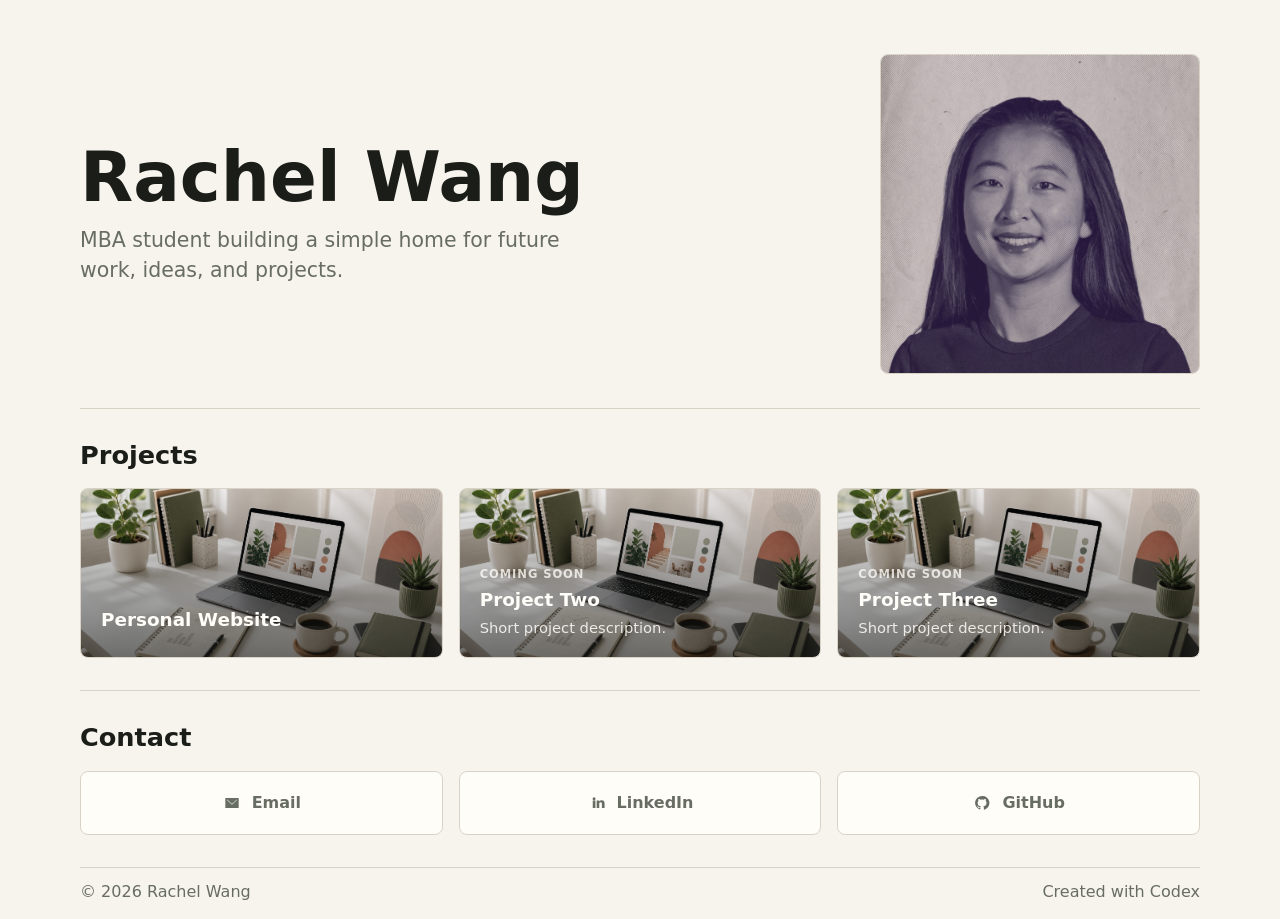
==== index.html @ 26a5fcbe "Create personal website" ====
<!DOCTYPE html>
<html lang="en">
<head>
  <meta charset="UTF-8">
  <meta name="viewport" content="width=device-width, initial-scale=1.0">
  <meta name="description" content="Rachel Wang's personal website and project portfolio.">
  <title>Rachel Wang</title>
  <link rel="stylesheet" href="styles.css">
</head>
<body>
  <main id="top">
    <section class="intro" aria-labelledby="intro-title">
      <div class="intro-copy">
        <h1 id="intro-title">Rachel Wang</h1>
        <p class="intro-line">MBA student building a simple home for future work, ideas, and projects.</p>
      </div>
      <figure class="intro-image">
        <img src="assets/Headshot.jpg" alt="Rachel Wang headshot.">
      </figure>
    </section>

    <section class="projects" id="projects" aria-labelledby="projects-title">
      <h2 id="projects-title">Projects</h2>
      <div class="project-grid">
        <a class="project-card project-card-one" href="#">
          <span></span>
          <h3>Personal Website</h3>
          <p></p>
        </a>
        <a class="project-card project-card-two" href="#">
          <span>Coming soon</span>
          <h3>Project Two</h3>
          <p>Short project description.</p>
        </a>
        <a class="project-card project-card-three" href="#">
          <span>Coming soon</span>
          <h3>Project Three</h3>
          <p>Short project description.</p>
        </a>
      </div>
    </section>

    <section class="contact" id="contact" aria-labelledby="contact-title">
      <h2 id="contact-title">Contact</h2>
      <div class="contact-grid">
        <a href="mailto:rachel.wang2626@gmail.com" target="_blank" rel="noreferrer">
          <svg aria-hidden="true" viewBox="0 0 24 24"><path d="M4 6h16v12H4V6Zm8 7.1L6.7 8H5.8l6.2 6 6.2-6h-.9L12 13.1Z"/></svg>
          <span>Email</span>
        </a>
        <a href="https://www.linkedin.com/in/rachel-ruiqi-wang/" target="_blank" rel="noreferrer">
          <svg aria-hidden="true" viewBox="0 0 24 24"><path d="M6.9 8.9h3.2V18H6.9V8.9ZM8.5 5a1.8 1.8 0 1 1 0 3.6A1.8 1.8 0 0 1 8.5 5Zm3.2 3.9h3v1.2h.1c.4-.8 1.4-1.5 2.8-1.5 3 0 3.5 1.9 3.5 4.5V18h-3.2v-4.4c0-1.1 0-2.4-1.5-2.4s-1.7 1.1-1.7 2.3V18h-3.1V8.9Z"/></svg>
          <span>LinkedIn</span>
        </a>
        <a href="https://github.com/RachelWrw" target="_blank" rel="noreferrer">
          <svg aria-hidden="true" viewBox="0 0 24 24"><path d="M12 3.7a8.3 8.3 0 0 0-2.6 16.2c.4.1.6-.2.6-.4v-1.5c-2.3.5-2.8-1-2.8-1-.4-.9-.9-1.1-.9-1.1-.8-.5.1-.5.1-.5.8.1 1.3.9 1.3.9.7 1.3 2 1 2.4.7.1-.5.3-1 .5-1.2-1.8-.2-3.8-.9-3.8-4.1 0-.9.3-1.6.9-2.2-.1-.2-.4-1 .1-2.2 0 0 .7-.2 2.3.8.7-.2 1.3-.3 2-.3s1.4.1 2 .3c1.6-1 2.3-.8 2.3-.8.5 1.2.2 2 .1 2.2.6.6.9 1.3.9 2.2 0 3.2-1.9 3.9-3.8 4.1.3.3.6.8.6 1.6v2.2c0 .2.2.5.6.4A8.3 8.3 0 0 0 12 3.7Z"/></svg>
          <span>GitHub</span>
        </a>
      </div>
    </section>
  </main>

  <footer class="site-footer">
    <p>&copy; <span id="year"></span> Rachel Wang</p>
    <p>Created with Codex</p>
  </footer>

  <script src="script.js"></script>
</body>
</html>
---- styles.css ----
:root {
  --paper: #f7f4ee;
  --ink: #1b1d19;
  --muted: #686d64;
  --line: #d9d2c7;
  --card: #fffdf8;
  --accent: #9d604b;
}

* {
  box-sizing: border-box;
}

html {
  scroll-behavior: smooth;
}

body {
  margin: 0;
  background: var(--paper);
  color: var(--ink);
  font-family: ui-sans-serif, system-ui, -apple-system, BlinkMacSystemFont, "Segoe UI", sans-serif;
}

a {
  color: inherit;
  text-decoration: none;
}

img {
  display: block;
  max-width: 100%;
}

main {
  width: min(1120px, calc(100% - 40px));
  margin: 0 auto;
}

.intro {
  display: grid;
  grid-template-columns: minmax(0, 0.9fr) minmax(240px, 0.5fr);
  gap: clamp(24px, 5vw, 56px);
  align-items: center;
  min-height: 44vh;
  padding: clamp(26px, 5vw, 54px) 0 clamp(22px, 3vw, 34px);
}

.intro-copy {
  max-width: 640px;
}

h1,
h2,
h3,
p {
  margin-top: 0;
}

h1 {
  margin-bottom: 14px;
  font-size: clamp(2.5rem, 5.4vw, 4.6rem);
  line-height: 1;
  letter-spacing: 0;
  white-space: nowrap;
}

.intro-line {
  max-width: 480px;
  margin-bottom: 0;
  color: var(--muted);
  font-size: clamp(1.05rem, 1.8vw, 1.28rem);
  line-height: 1.45;
}

.intro-image {
  margin: 0;
  justify-self: end;
  width: min(100%, 320px);
  overflow: hidden;
  background: var(--card);
  border: 1px solid var(--line);
  border-radius: 8px;
}

.intro-image img {
  width: 100%;
  aspect-ratio: 1 / 1;
  object-fit: cover;
  filter: grayscale(0.18) sepia(0.2) saturate(0.72) hue-rotate(350deg) brightness(1.04) contrast(0.92);
}

.projects,
.contact {
  padding: clamp(20px, 3vw, 32px) 0;
  border-top: 1px solid var(--line);
}

h2 {
  margin-bottom: 18px;
  font-size: clamp(1.35rem, 2vw, 1.8rem);
  line-height: 1.15;
  letter-spacing: 0;
}

.project-grid {
  display: grid;
  grid-template-columns: repeat(auto-fit, minmax(220px, 1fr));
  gap: 16px;
}

.project-card {
  position: relative;
  display: flex;
  flex-direction: column;
  justify-content: flex-end;
  min-height: 170px;
  padding: 20px;
  color: #fffdf8;
  background-image: linear-gradient(to top, rgba(18, 20, 17, 0.58), rgba(18, 20, 17, 0.04)), url("assets/hero-workspace.png");
  background-size: cover;
  border: 1px solid var(--line);
  border-radius: 8px;
  overflow: hidden;
  transition: transform 160ms ease, border-color 160ms ease;
}

.project-card:hover,
.project-card:focus-visible {
  border-color: var(--accent);
  transform: translateY(-2px);
}

.project-card-one {
  background-position: center;
}

.project-card-two {
  background-position: 28% 50%;
}

.project-card-three {
  background-position: 72% 50%;
}

.project-card span {
  margin-bottom: 8px;
  color: rgba(255, 253, 248, 0.78);
  font-size: 0.72rem;
  font-weight: 800;
  letter-spacing: 0.08em;
  text-transform: uppercase;
}

.project-card h3 {
  margin-bottom: 6px;
  font-size: 1.15rem;
  line-height: 1.2;
}

.project-card p {
  margin-bottom: 0;
  color: rgba(255, 253, 248, 0.86);
  font-size: 0.92rem;
  line-height: 1.35;
}

.contact h2 {
  margin-bottom: 18px;
}

.contact-grid {
  display: grid;
  grid-template-columns: repeat(3, minmax(0, 1fr));
  gap: 16px;
}

.contact-grid a {
  display: flex;
  align-items: center;
  justify-content: center;
  gap: 10px;
  min-height: 64px;
  padding: 18px 20px;
  background: var(--card);
  border: 1px solid var(--line);
  border-radius: 8px;
  color: var(--muted);
  font-weight: 800;
}

.contact-grid svg {
  width: 20px;
  height: 20px;
  flex: 0 0 auto;
  fill: currentColor;
}

.contact-grid a:hover,
.contact-grid a:focus-visible {
  color: var(--ink);
  border-color: var(--accent);
}

.site-footer {
  display: flex;
  justify-content: space-between;
  width: min(1120px, calc(100% - 40px));
  margin: 0 auto;
  padding: 14px 0 18px;
  color: var(--muted);
  border-top: 1px solid var(--line);
}

.site-footer p {
  margin: 0;
}

.site-footer a {
  font-weight: 700;
}

@media (max-width: 780px) {
  .intro,
  .project-grid,
  .contact-grid {
    grid-template-columns: 1fr;
  }

  .intro {
    min-height: auto;
  }

  h1 {
    white-space: normal;
  }
}

@media (max-width: 520px) {
  main,
  .site-footer {
    width: min(100% - 28px, 1120px);
  }

  .project-card {
    min-height: 136px;
  }
}
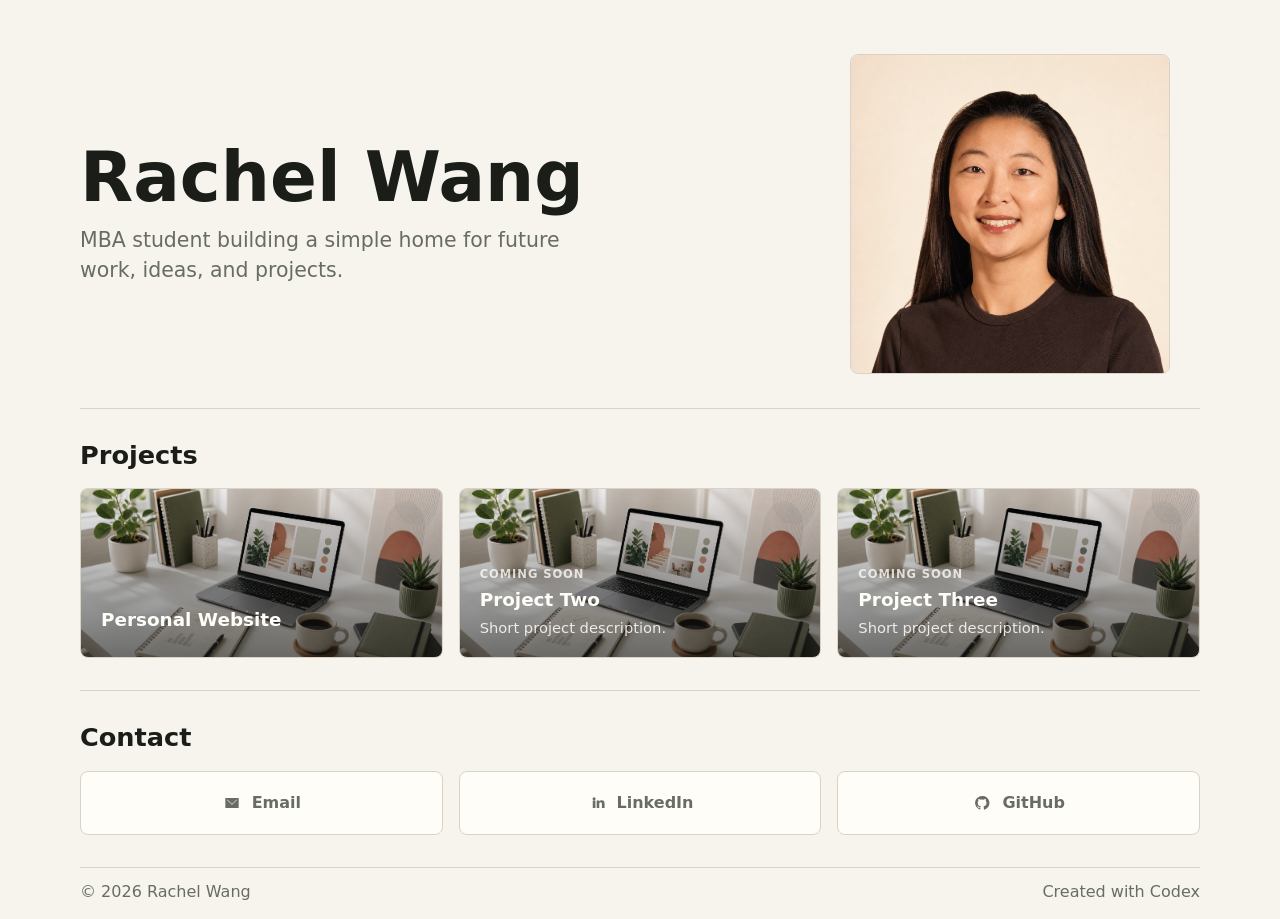
==== commit dc396b08: "Update profile image and project links" ====
--- a/index.html
+++ b/index.html
@@ -15,24 +15,24 @@
         <p class="intro-line">MBA student building a simple home for future work, ideas, and projects.</p>
       </div>
       <figure class="intro-image">
-        <img src="assets/Headshot.jpg" alt="Rachel Wang headshot.">
+        <img src="assets/headshot-warm.png" alt="Rachel Wang headshot.">
       </figure>
     </section>
 
     <section class="projects" id="projects" aria-labelledby="projects-title">
       <h2 id="projects-title">Projects</h2>
       <div class="project-grid">
-        <a class="project-card project-card-one" href="#">
+        <a class="project-card project-card-one" href="https://github.com/RachelWrw/personal-website" target="_blank" rel="noreferrer">
           <span></span>
           <h3>Personal Website</h3>
           <p></p>
         </a>
-        <a class="project-card project-card-two" href="#">
+        <a class="project-card project-card-two" href="#" target="_blank" rel="noreferrer">
           <span>Coming soon</span>
           <h3>Project Two</h3>
           <p>Short project description.</p>
         </a>
-        <a class="project-card project-card-three" href="#">
+        <a class="project-card project-card-three" href="#" target="_blank" rel="noreferrer">
           <span>Coming soon</span>
           <h3>Project Three</h3>
           <p>Short project description.</p>
--- a/styles.css
+++ b/styles.css
@@ -75,7 +75,7 @@
 
 .intro-image {
   margin: 0;
-  justify-self: end;
+  justify-self: center;
   width: min(100%, 320px);
   overflow: hidden;
   background: var(--card);
@@ -87,7 +87,6 @@
   width: 100%;
   aspect-ratio: 1 / 1;
   object-fit: cover;
-  filter: grayscale(0.18) sepia(0.2) saturate(0.72) hue-rotate(350deg) brightness(1.04) contrast(0.92);
 }
 
 .projects,
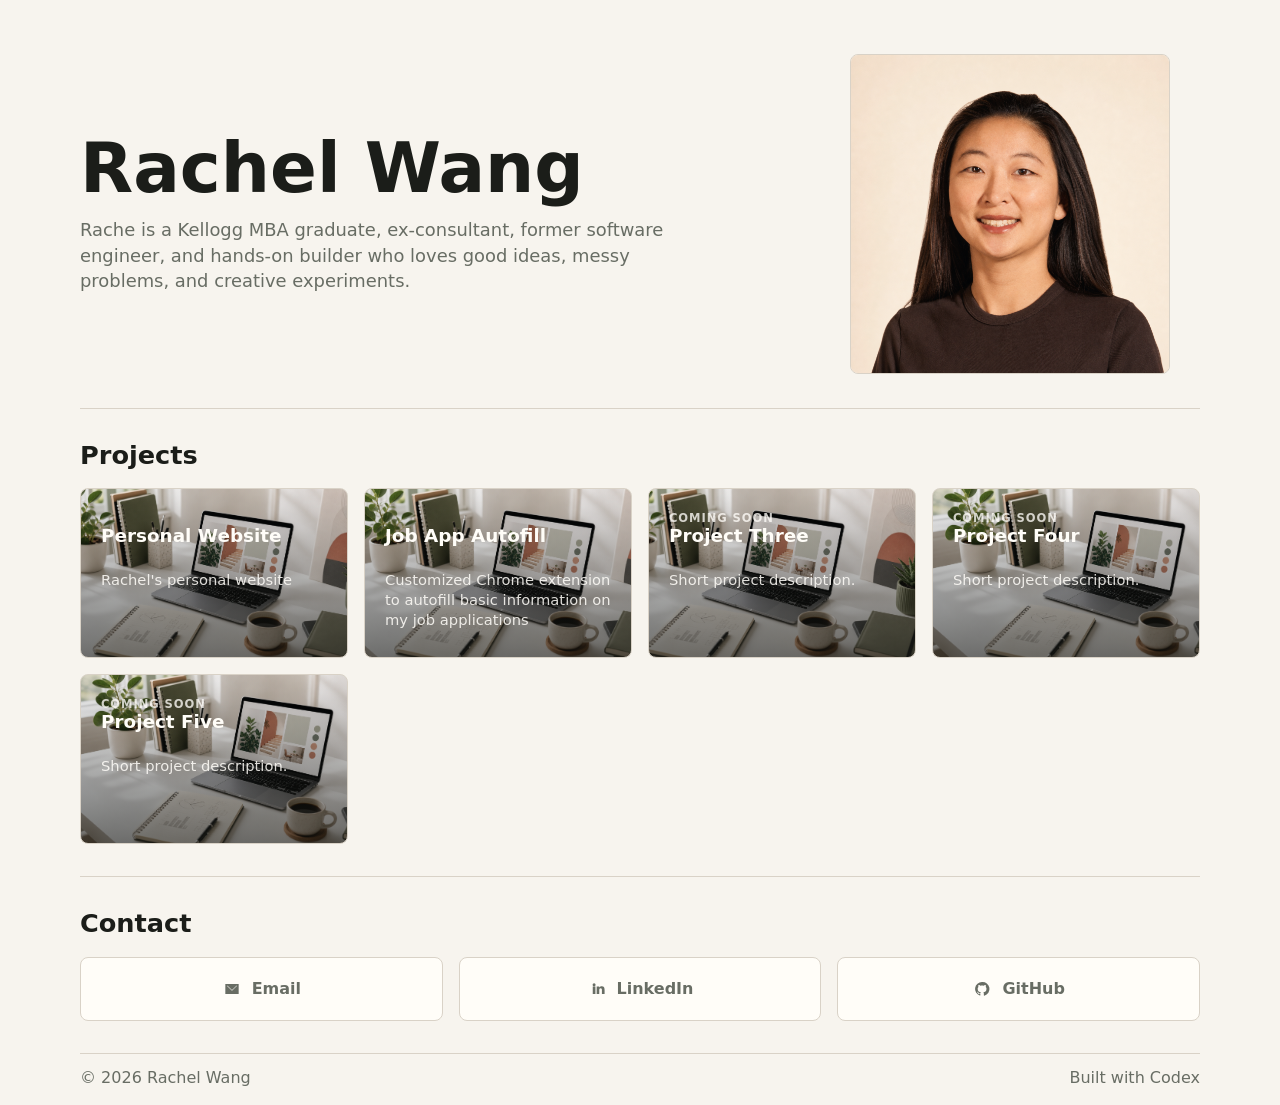
==== commit 3f877740: "Add second project" ====
--- a/index.html
+++ b/index.html
@@ -12,7 +12,7 @@
     <section class="intro" aria-labelledby="intro-title">
       <div class="intro-copy">
         <h1 id="intro-title">Rachel Wang</h1>
-        <p class="intro-line">MBA student building a simple home for future work, ideas, and projects.</p>
+        <p class="intro-line">Rache is a Kellogg MBA graduate, ex-consultant, former software engineer, and hands-on builder who loves good ideas, messy problems, and creative experiments.</p>
       </div>
       <figure class="intro-image">
         <img src="assets/headshot-warm.png" alt="Rachel Wang headshot.">
@@ -25,16 +25,26 @@
         <a class="project-card project-card-one" href="https://github.com/RachelWrw/personal-website" target="_blank" rel="noreferrer">
           <span></span>
           <h3>Personal Website</h3>
-          <p></p>
+          <p>Rachel's personal website</p>
         </a>
-        <a class="project-card project-card-two" href="#" target="_blank" rel="noreferrer">
-          <span>Coming soon</span>
-          <h3>Project Two</h3>
-          <p>Short project description.</p>
+        <a class="project-card project-card-two" href="https://github.com/RachelWrw/application-autofill" target="_blank" rel="noreferrer">
+          <span></span>
+          <h3>Job App Autofill</h3>
+          <p>Customized Chrome extension to autofill basic information on my job applications</p>
         </a>
         <a class="project-card project-card-three" href="#" target="_blank" rel="noreferrer">
           <span>Coming soon</span>
           <h3>Project Three</h3>
+          <p>Short project description.</p>
+        </a>
+        <a class="project-card project-card-four" href="#" target="_blank" rel="noreferrer">
+          <span>Coming soon</span>
+          <h3>Project Four</h3>
+          <p>Short project description.</p>
+        </a>
+        <a class="project-card project-card-five" href="#" target="_blank" rel="noreferrer">
+          <span>Coming soon</span>
+          <h3>Project Five</h3>
           <p>Short project description.</p>
         </a>
       </div>
@@ -43,7 +53,7 @@
     <section class="contact" id="contact" aria-labelledby="contact-title">
       <h2 id="contact-title">Contact</h2>
       <div class="contact-grid">
-        <a href="mailto:rachel.wang2626@gmail.com" target="_blank" rel="noreferrer">
+        <a href="mailto:rachel.wang2@kellogg.northwestern.edu" target="_blank" rel="noreferrer">
           <svg aria-hidden="true" viewBox="0 0 24 24"><path d="M4 6h16v12H4V6Zm8 7.1L6.7 8H5.8l6.2 6 6.2-6h-.9L12 13.1Z"/></svg>
           <span>Email</span>
         </a>
@@ -61,7 +71,7 @@
 
   <footer class="site-footer">
     <p>&copy; <span id="year"></span> Rachel Wang</p>
-    <p>Created with Codex</p>
+    <p>Built with Codex</p>
   </footer>
 
   <script src="script.js"></script>
--- a/styles.css
+++ b/styles.css
@@ -66,11 +66,11 @@
 }
 
 .intro-line {
-  max-width: 480px;
+  max-width: 720px;
   margin-bottom: 0;
   color: var(--muted);
-  font-size: clamp(1.05rem, 1.8vw, 1.28rem);
-  line-height: 1.45;
+  font-size: clamp(0.98rem, 1.45vw, 1.12rem);
+  line-height: 1.42;
 }
 
 .intro-image {
@@ -110,9 +110,9 @@
 
 .project-card {
   position: relative;
-  display: flex;
-  flex-direction: column;
-  justify-content: flex-end;
+  display: grid;
+  grid-template-rows: 1fr 0.9rem 2.8rem 4.2rem;
+  align-items: start;
   min-height: 170px;
   padding: 20px;
   color: #fffdf8;
@@ -143,21 +143,27 @@
 }
 
 .project-card span {
-  margin-bottom: 8px;
+  display: block;
+  grid-row: 2;
+  margin-bottom: 0;
   color: rgba(255, 253, 248, 0.78);
   font-size: 0.72rem;
+  line-height: 0.9rem;
   font-weight: 800;
   letter-spacing: 0.08em;
   text-transform: uppercase;
 }
 
 .project-card h3 {
-  margin-bottom: 6px;
+  grid-row: 3;
+  align-self: start;
+  margin-bottom: 0;
   font-size: 1.15rem;
   line-height: 1.2;
 }
 
 .project-card p {
+  grid-row: 4;
   margin-bottom: 0;
   color: rgba(255, 253, 248, 0.86);
   font-size: 0.92rem;
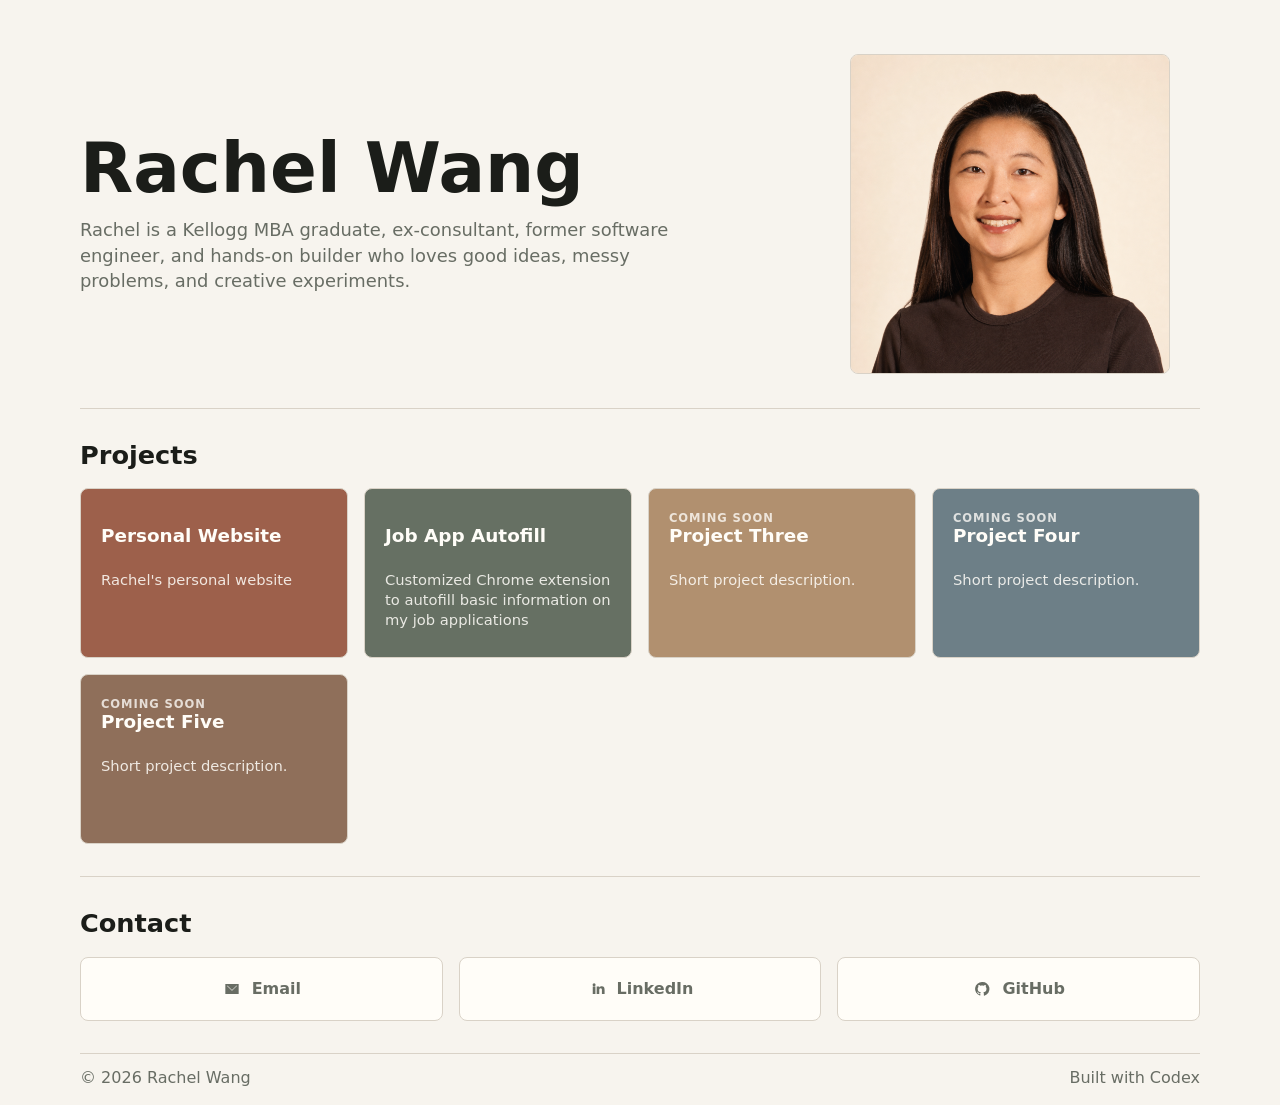
==== commit 0ec2dd71: "Use solid project card colors" ====
--- a/index.html
+++ b/index.html
@@ -12,7 +12,7 @@
     <section class="intro" aria-labelledby="intro-title">
       <div class="intro-copy">
         <h1 id="intro-title">Rachel Wang</h1>
-        <p class="intro-line">Rache is a Kellogg MBA graduate, ex-consultant, former software engineer, and hands-on builder who loves good ideas, messy problems, and creative experiments.</p>
+        <p class="intro-line">Rachel is a Kellogg MBA graduate, ex-consultant, former software engineer, and hands-on builder who loves good ideas, messy problems, and creative experiments.</p>
       </div>
       <figure class="intro-image">
         <img src="assets/headshot-warm.png" alt="Rachel Wang headshot.">
--- a/styles.css
+++ b/styles.css
@@ -109,6 +109,8 @@
 }
 
 .project-card {
+  --project-bg: #8f6f5a;
+
   position: relative;
   display: grid;
   grid-template-rows: 1fr 0.9rem 2.8rem 4.2rem;
@@ -116,8 +118,7 @@
   min-height: 170px;
   padding: 20px;
   color: #fffdf8;
-  background-image: linear-gradient(to top, rgba(18, 20, 17, 0.58), rgba(18, 20, 17, 0.04)), url("assets/hero-workspace.png");
-  background-size: cover;
+  background: var(--project-bg);
   border: 1px solid var(--line);
   border-radius: 8px;
   overflow: hidden;
@@ -131,15 +132,23 @@
 }
 
 .project-card-one {
-  background-position: center;
+  --project-bg: #9d604b;
 }
 
 .project-card-two {
-  background-position: 28% 50%;
+  --project-bg: #667063;
 }
 
 .project-card-three {
-  background-position: 72% 50%;
+  --project-bg: #b1906f;
+}
+
+.project-card-four {
+  --project-bg: #6d7f87;
+}
+
+.project-card-five {
+  --project-bg: #8f6f5a;
 }
 
 .project-card span {
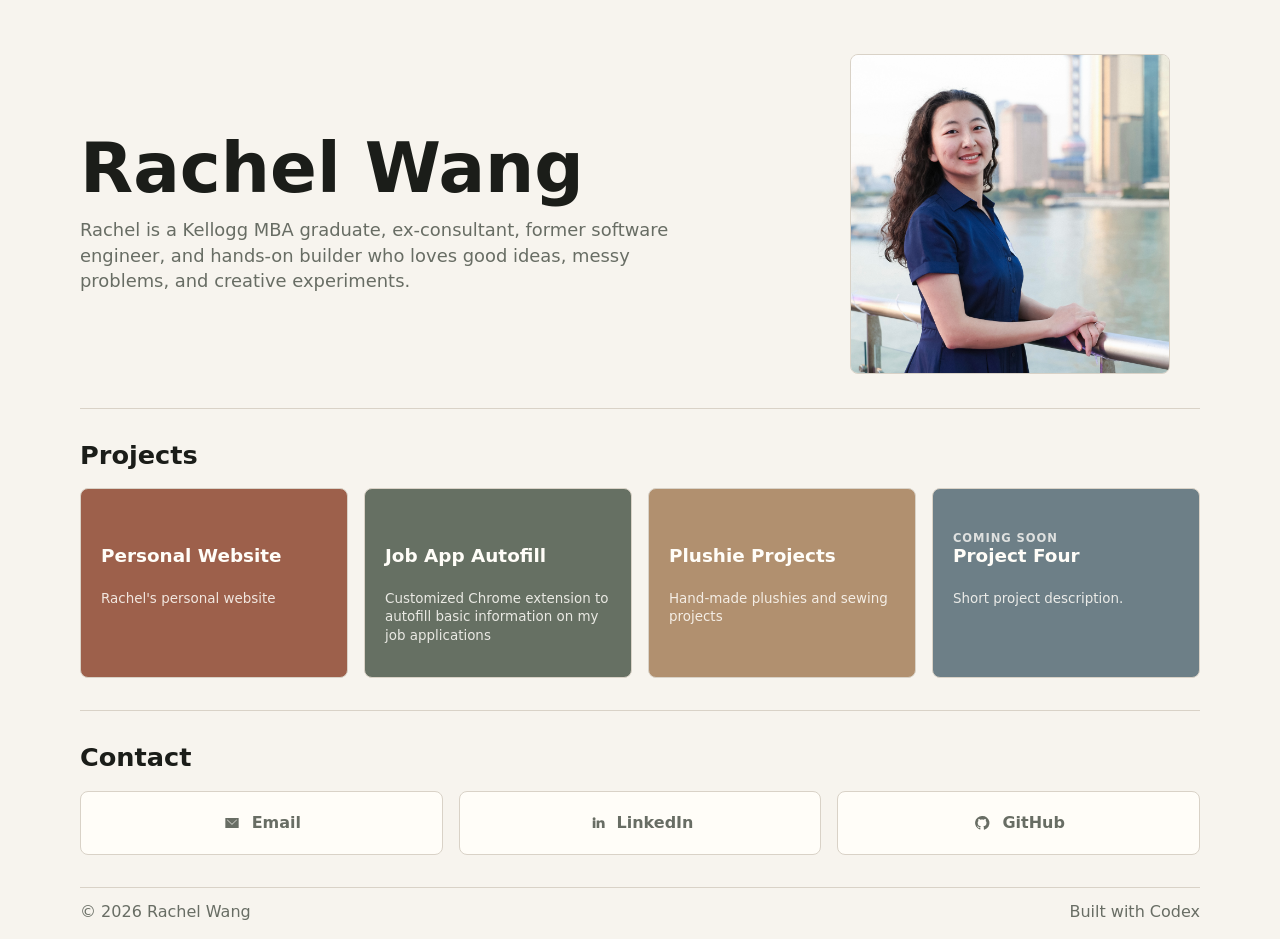
==== commit 0bc10fd6: "Add plushie projects page" ====
--- a/index.html
+++ b/index.html
@@ -15,7 +15,7 @@
         <p class="intro-line">Rachel is a Kellogg MBA graduate, ex-consultant, former software engineer, and hands-on builder who loves good ideas, messy problems, and creative experiments.</p>
       </div>
       <figure class="intro-image">
-        <img src="assets/headshot-warm.png" alt="Rachel Wang headshot.">
+        <img src="assets/IMG_7896.jpg" alt="Rachel Wang headshot.">
       </figure>
     </section>
 
@@ -32,19 +32,14 @@
           <h3>Job App Autofill</h3>
           <p>Customized Chrome extension to autofill basic information on my job applications</p>
         </a>
-        <a class="project-card project-card-three" href="#" target="_blank" rel="noreferrer">
-          <span>Coming soon</span>
-          <h3>Project Three</h3>
-          <p>Short project description.</p>
+        <a class="project-card project-card-three" href="plushie-projects.html">
+          <span></span>
+          <h3>Plushie Projects</h3>
+          <p>Hand-made plushies and sewing projects</p>
         </a>
         <a class="project-card project-card-four" href="#" target="_blank" rel="noreferrer">
           <span>Coming soon</span>
           <h3>Project Four</h3>
-          <p>Short project description.</p>
-        </a>
-        <a class="project-card project-card-five" href="#" target="_blank" rel="noreferrer">
-          <span>Coming soon</span>
-          <h3>Project Five</h3>
           <p>Short project description.</p>
         </a>
       </div>
--- a/styles.css
+++ b/styles.css
@@ -71,6 +71,11 @@
   color: var(--muted);
   font-size: clamp(0.98rem, 1.45vw, 1.12rem);
   line-height: 1.42;
+}
+
+.intro-line a {
+  color: inherit;
+  text-decoration: none;
 }
 
 .intro-image {
@@ -115,7 +120,7 @@
   display: grid;
   grid-template-rows: 1fr 0.9rem 2.8rem 4.2rem;
   align-items: start;
-  min-height: 170px;
+  min-height: 190px;
   padding: 20px;
   color: #fffdf8;
   background: var(--project-bg);
@@ -175,7 +180,7 @@
   grid-row: 4;
   margin-bottom: 0;
   color: rgba(255, 253, 248, 0.86);
-  font-size: 0.92rem;
+  font-size: 0.84rem;
   line-height: 1.35;
 }
 
@@ -234,6 +239,129 @@
   font-weight: 700;
 }
 
+.project-page {
+  padding-top: clamp(24px, 5vw, 52px);
+}
+
+.back-link {
+  display: inline-flex;
+  align-items: center;
+  gap: 8px;
+  min-height: 40px;
+  margin-bottom: clamp(24px, 5vw, 52px);
+  color: var(--muted);
+  font-size: 0.9rem;
+  font-weight: 800;
+}
+
+.back-link:hover,
+.back-link:focus-visible {
+  color: var(--ink);
+}
+
+.project-page-hero {
+  max-width: 900px;
+  padding-bottom: clamp(24px, 4vw, 44px);
+}
+
+.project-page-hero .intro-line {
+  max-width: 900px;
+}
+
+.project-page-hero h1 {
+  margin-bottom: 14px;
+  font-size: clamp(2.35rem, 5vw, 4.4rem);
+}
+
+.project-kicker {
+  margin-bottom: 10px;
+  color: var(--accent);
+  font-size: 0.72rem;
+  font-weight: 800;
+  letter-spacing: 0.08em;
+  line-height: 1;
+  text-transform: uppercase;
+}
+
+.plushie-gallery {
+  display: grid;
+  grid-template-columns: repeat(2, minmax(0, 1fr));
+  gap: 24px;
+  padding: clamp(20px, 3vw, 32px) 0;
+  border-top: 1px solid var(--line);
+}
+
+.plushie-card {
+  display: grid;
+  gap: 12px;
+}
+
+.plushie-image {
+  position: relative;
+  aspect-ratio: 1 / 1;
+  min-height: 0;
+  overflow: hidden;
+  background: var(--card);
+  border: 1px solid var(--line);
+  border-radius: 8px;
+}
+
+.plushie-final {
+  width: 100%;
+  height: 100%;
+  object-fit: cover;
+}
+
+.pikachu-image .plushie-final {
+  object-position: center 18%;
+}
+
+.plushie-progress {
+  position: absolute;
+  inset: 0;
+  display: grid;
+  grid-template-columns: repeat(2, minmax(0, 1fr));
+  align-content: center;
+  gap: 8px;
+  padding: 12px;
+  background: rgba(27, 29, 25, 0.18);
+  opacity: 0;
+  transform: translateY(8px);
+  transition: opacity 180ms ease, transform 180ms ease;
+}
+
+.plushie-progress:has(.plushie-progress-image:nth-child(1):last-child) {
+  grid-template-columns: 1fr;
+}
+
+.plushie-progress:has(.plushie-progress-image:nth-child(3):last-child) {
+  grid-template-columns: repeat(3, minmax(0, 1fr));
+}
+
+.plushie-card:hover .plushie-progress,
+.plushie-card:focus-within .plushie-progress {
+  opacity: 1;
+  transform: translateY(0);
+}
+
+.plushie-progress-image {
+  display: block;
+  min-width: 0;
+  width: 100%;
+  aspect-ratio: 1 / 1;
+  object-fit: cover;
+  background: rgba(255, 253, 248, 0.28);
+  border: 1px solid rgba(255, 253, 248, 0.34);
+  border-radius: 6px;
+}
+
+.plushie-card p {
+  margin-bottom: 0;
+  color: var(--muted);
+  font-size: 0.95rem;
+  line-height: 1.45;
+}
+
 @media (max-width: 780px) {
   .intro,
   .project-grid,
@@ -248,6 +376,15 @@
   h1 {
     white-space: normal;
   }
+
+  .plushie-progress {
+    opacity: 1;
+    transform: none;
+  }
+
+  .plushie-gallery {
+    grid-template-columns: 1fr;
+  }
 }
 
 @media (max-width: 520px) {
